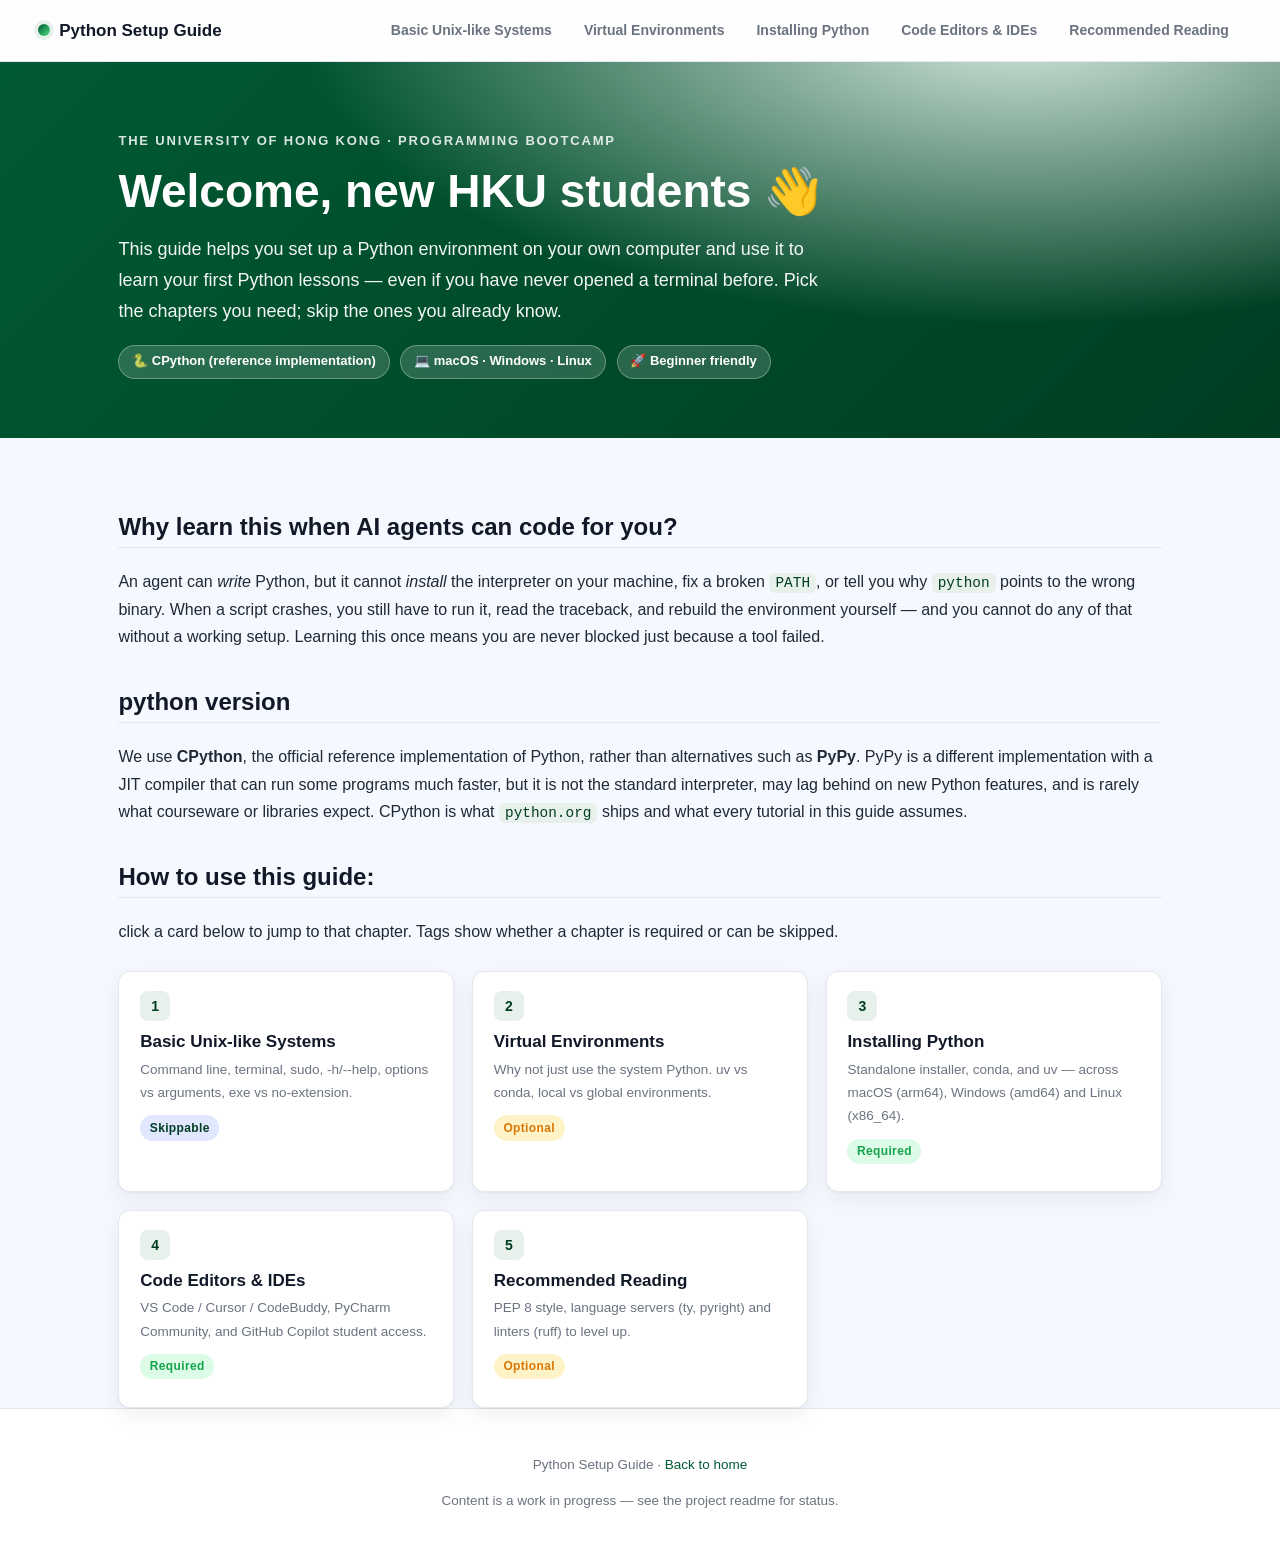
==== release/index.html @ d296192d "moodle release" ====
<!DOCTYPE html>
<html lang="en">
<head>
<meta charset="UTF-8">
<meta name="viewport" content="width=device-width, initial-scale=1.0">
<title>Python Setup Guide for HKU Beginners</title>
<style>/* ============================================================
   Python Setup Guide — shared stylesheet
   Markdown-driven static site. Chrome (nav/sidebar/pager) is built
   by assets/js/render.js; the article body comes from .md files.
   Design tokens follow TDesign's palette.
   ============================================================ */

:root {
  --primary: #005A33;
  --primary-dark: #003D22;
  --primary-soft: #E7F0EA;
  --bg: #FFFFFF;
  --bg-alt: #F5F8FF;
  --surface: #FFFFFF;
  --text: #1F2937;
  --text-muted: #6B7280;
  --border: #E5E7EB;
  --code-bg: #0F172A;
  --code-text: #E2E8F0;
  --ok: #16A34A;
  --warn: #D97706;
  --danger: #DC2626;
  --radius: 12px;
  --radius-sm: 8px;
  --maxw: 1120px;
  --nav-h: 62px;
  --shadow: 0 1px 2px rgba(15,23,42,.04), 0 8px 24px rgba(15,23,42,.06);
  --shadow-lg: 0 12px 40px rgba(0,90,51,.18);
}

* { box-sizing: border-box; }
html { scroll-behavior: smooth; }
body {
  margin: 0;
  font-family: 'Open Sans', -apple-system, BlinkMacSystemFont, 'Segoe UI', Roboto, 'Helvetica Neue', Arial, sans-serif;
  color: var(--text);
  background: var(--bg-alt);
  font-size: 16px;
  line-height: 1.72;
  -webkit-font-smoothing: antialiased;
}
a { color: var(--primary); text-decoration: none; transition: color .15s ease; }
a:hover { color: var(--primary-dark); }
h1, h2, h3, h4 { color: #111827; line-height: 1.3; font-weight: 700; }
/* Keep anchored headings clear of the sticky top navigation when jumped to. */
h1, h2, h3 { scroll-margin-top: calc(var(--nav-h) + 1rem); }
h2 { font-size: 24px; margin-top: 2.2rem; }
h3 { font-size: 19px; margin-top: 1.6rem; }
h4 { font-size: 16px; color: var(--text-muted); text-transform: uppercase; letter-spacing: .04em; }
p { margin: .8rem 0; }

code {
  font-family: 'SFMono-Regular', ui-monospace, Menlo, Consolas, 'Liberation Mono', monospace;
  background: var(--primary-soft);
  color: var(--primary-dark);
  padding: .12em .42em;
  border-radius: 6px;
  font-size: .9em;
}

/* ---------- Top navigation ---------- */
.topnav {
  position: sticky; top: 0; z-index: 50;
  height: var(--nav-h); display: flex; align-items: center; gap: 1.2rem;
  padding: 0 clamp(1rem, 4vw, 2.4rem);
  background: rgba(255,255,255,.85);
  backdrop-filter: saturate(160%) blur(10px);
  border-bottom: 1px solid var(--border);
}
.topnav .brand {
  font-weight: 800; font-size: 17px; color: #111827;
  display: flex; align-items: center; gap: .55rem;
}
.topnav .brand .dot {
  width: 12px; height: 12px; border-radius: 50%;
  background: linear-gradient(135deg, var(--primary), #4ADE80);
  box-shadow: 0 0 0 4px var(--primary-soft);
}
.topnav .navlinks { margin-left: auto; display: flex; gap: .4rem; flex-wrap: wrap; }
.topnav .navlinks a {
  padding: .4rem .8rem; border-radius: 999px;
  color: var(--text-muted); font-size: 14px; font-weight: 600;
}
.topnav .navlinks a:hover { background: var(--primary-soft); color: var(--primary-dark); }

/* ---------- Layout ---------- */
.container { max-width: var(--maxw); margin: 0 auto; padding: 0 clamp(1rem, 4vw, 2.4rem); }
.layout {
  max-width: var(--maxw); margin: 0 auto;
  padding: 2rem clamp(1rem, 4vw, 2.4rem) 4rem;
  display: grid; grid-template-columns: 240px minmax(0, 1fr); gap: 2.4rem; align-items: start;
}
.article { min-width: 0; }

/* ---------- Sidebar TOC ("In this chapter") ---------- */
.sidebar {
  position: sticky; top: calc(var(--nav-h) + 1.5rem); align-self: start;
  /* Never let a long TOC push the footer off-screen or get clipped: cap its
     height to the viewport (minus the nav + some breathing room) and scroll. */
  max-height: calc(100vh - var(--nav-h) - 3rem);
  overflow-y: auto;
  background: var(--surface); border: 1px solid var(--border);
  border-radius: var(--radius); padding: 1.1rem 1.2rem; box-shadow: var(--shadow);
}
.sidebar h4 {
  margin: 0 0 .8rem; font-size: 13px; text-transform: uppercase; letter-spacing: .06em;
  color: var(--primary-dark); border-bottom: 1px solid var(--border); padding-bottom: .5rem;
}
.sidebar ol { margin: 0; padding-left: 0; list-style: none; counter-reset: toc-major; }
.sidebar li { margin: .3rem 0; position: relative; }
/* H2 = top-level entry (1, 2, 3…). Increment the major counter and reset the
   minor one; render just the major number. */
.sidebar li.toc-h2 {
  counter-increment: toc-major; counter-reset: toc-minor;
  padding-left: 1.8rem;
}
.sidebar li.toc-h2 > a::before {
  content: counter(toc-major); position: absolute; left: 0;
  min-width: 1.4rem; color: var(--primary); font-weight: 700;
  font-variant-numeric: tabular-nums; font-size: 12.5px;
}
/* H3 = sub-entry (1.1, 1.2, 2.1…). Increment the minor counter and render the
   combined "major.minor" number; indent a little further. */
.sidebar li.toc-h3 {
  counter-increment: toc-minor; padding-left: 2.8rem;
}
.sidebar li.toc-h3 > a::before {
  content: counter(toc-major) "." counter(toc-minor); position: absolute; left: 0;
  min-width: 2.2rem; color: var(--primary); font-weight: 700;
  font-variant-numeric: tabular-nums; font-size: 12.5px;
}
.sidebar a { color: var(--text-muted); font-size: 14.5px; display: block; }
.sidebar a:hover { color: var(--primary); }

/* ---------- Page header (tag + title) ---------- */
.pagehead { margin-bottom: .4rem; }
.pagehead h1 { margin: .2rem 0 .8rem; font-size: 30px; }

/* ---------- Markdown body ---------- */
.markdown h2 { border-bottom: 1px solid var(--border); padding-bottom: .3rem; }
.markdown h3 { margin-top: 1.6rem; }
.markdown ul, .markdown ol { padding-left: 1.4rem; }
.markdown li { margin: .35rem 0; }
.markdown img { max-width: 100%; height: auto; }

/* ---------- Code blocks ---------- */
pre {
  background: var(--code-bg); color: var(--code-text);
  padding: 1.1rem 1.2rem; border-radius: var(--radius-sm);
  overflow-x: auto; font-size: 14px; line-height: 1.6; border: 1px solid #1E293B;
}
pre { position: relative; }
pre code { background: none; color: inherit; padding: 0; font-size: inherit; }
pre .prompt { color: #60A5FA; }
pre .comment { color: #64748B; }
.copy-btn {
  position: absolute; top: .5rem; right: .5rem;
  font: inherit; font-size: 12px; line-height: 1;
  padding: .35rem .6rem; border-radius: var(--radius-sm);
  border: 1px solid #334155; background: #1E293B; color: #CBD5E1;
  cursor: pointer; opacity: 0; transition: opacity .15s ease, background .15s ease;
}
pre:hover .copy-btn, .copy-btn:focus { opacity: 1; }
.copy-btn:hover { background: #334155; color: #fff; }

/* ---------- Tables ---------- */
table { width: 100%; border-collapse: collapse; margin: 1rem 0; font-size: 14.5px; }
th, td { text-align: left; padding: .7rem .9rem; border-bottom: 1px solid var(--border); }
th { background: var(--bg-alt); color: #111827; font-weight: 700; }
tr:hover td { background: var(--primary-soft); }

/* ---------- Placeholder figure ---------- */
figure.screenshot {
  margin: 1.4rem 0; border: 1px dashed var(--border);
  border-radius: var(--radius); overflow: hidden; background: var(--bg-alt);
}
figure.screenshot img { display: block; width: 100%; height: auto; background: #E2E8F0; }
figure.screenshot img.img-failed { height: 220px; object-fit: contain; filter: grayscale(1); }
figure.screenshot figcaption {
  padding: .7rem 1rem; font-size: 13.5px; color: var(--text-muted);
  border-top: 1px dashed var(--border); background: #FCFCFD;
}
figure.screenshot figcaption::before { content: "▢ "; color: var(--warn); font-weight: 700; }

/* ---------- Callouts (GitHub-style alerts) ---------- */
.markdown blockquote {
  border-left: 4px solid var(--primary); background: var(--primary-soft);
  padding: .8rem 1.1rem; border-radius: 0 var(--radius-sm) var(--radius-sm) 0; margin: 1.1rem 0; font-size: 14.5px;
}
.markdown blockquote p { margin: .4rem 0; }
.markdown blockquote.note-tip { border-color: var(--ok); background: #F0FDF4; }
.markdown blockquote.note-warning,
.markdown blockquote.note-caution { border-color: var(--warn); background: #FFFBEB; }
.markdown blockquote.note-important { border-color: var(--danger); background: #FEF2F2; }
.markdown blockquote strong { color: #111827; }

/* ---------- Tags (chapter chips) ---------- */
.tag {
  display: inline-block; font-size: 12px; font-weight: 700; letter-spacing: .03em;
  padding: .15rem .6rem; border-radius: 999px; margin-bottom: .5rem;
}
.tag-optional { background: #FEF3C7; color: var(--warn); }
.tag-skip { background: #E0E7FF; color: var(--primary-dark); }
.tag-required { background: #DCFCE7; color: var(--ok); }
/* Fallback styling for <t-tag> before TDesign upgrades (or if the CDN is blocked). */
t-tag:not(:defined) {
  display: inline-block; font-size: 12px; font-weight: 700; letter-spacing: .03em;
  padding: .15rem .6rem; border-radius: 999px; margin-bottom: .5rem;
  background: #E5E7EB; color: var(--text-muted);
}
t-tag:not(:defined)[theme="success"] { background: #DCFCE7; color: var(--ok); }
t-tag:not(:defined)[theme="warning"] { background: #FEF3C7; color: var(--warn); }
t-tag:not(:defined)[theme="primary"] { background: #E0E7FF; color: var(--primary-dark); }

/* ---------- Prev / next nav ---------- */
.pager {
  display: flex; justify-content: space-between; gap: 1rem; margin: 2.5rem auto 0;
  max-width: var(--maxw); padding: 0 clamp(1rem, 4vw, 2.4rem); flex-wrap: wrap;
}
.pager a {
  flex: 1 1 200px; border: 1px solid var(--border); border-radius: var(--radius);
  padding: .9rem 1.1rem; background: var(--surface); box-shadow: var(--shadow);
  transition: transform .15s ease, box-shadow .15s ease;
}
.pager a:hover { transform: translateY(-2px); box-shadow: var(--shadow-lg); }
.pager .dir { font-size: 12px; color: var(--text-muted); text-transform: uppercase; letter-spacing: .05em; }
.pager .ttl { font-weight: 700; color: #111827; }

/* ---------- Hero (index) ---------- */
.hero {
  background: radial-gradient(1200px 500px at 80% -10%, #D7E9DE 0%, transparent 60%),
              linear-gradient(135deg, #005A33 0%, #003D22 100%);
  color: #fff; padding: 4rem clamp(1rem, 4vw, 2.4rem) 3.4rem;
}
.hero .container { max-width: var(--maxw); }
.hero .eyebrow { text-transform: uppercase; letter-spacing: .14em; font-size: 13px; font-weight: 700; opacity: .85; }
.hero h1 { color: #fff; font-size: clamp(30px, 5vw, 46px); margin: .5rem 0 .8rem; }
.hero p.lead { font-size: 18px; max-width: 720px; opacity: .95; }
.hero .pill {
  display: inline-block; background: rgba(255,255,255,.16); border: 1px solid rgba(255,255,255,.3);
  padding: .3rem .8rem; border-radius: 999px; font-size: 13px; font-weight: 600; margin: .3rem .4rem .3rem 0;
}

/* ---------- TOC index table ---------- */
.toc-grid { display: grid; grid-template-columns: repeat(auto-fill, minmax(280px, 1fr)); gap: 1.1rem; margin-top: 1.6rem; }
.toc-item {
  display: block; background: var(--surface); border: 1px solid var(--border);
  border-radius: var(--radius); padding: 1.2rem 1.3rem; box-shadow: var(--shadow);
  transition: transform .18s ease, box-shadow .18s ease, border-color .18s ease;
}
.toc-item:hover { transform: translateY(-3px); box-shadow: var(--shadow-lg); border-color: #A8D5B8; }
.toc-item .num {
  display: inline-flex; align-items: center; justify-content: center; width: 30px; height: 30px; border-radius: 8px;
  background: var(--primary-soft); color: var(--primary-dark); font-weight: 800; font-size: 14px; margin-bottom: .6rem;
}
.toc-item h3 { margin: 0 0 .3rem; font-size: 17px; }
.toc-item p { margin: 0; font-size: 13.5px; color: var(--text-muted); }
.toc-item .meta { margin-top: .7rem; font-size: 12px; }

/* ---------- Footer ---------- */
footer.site {
  border-top: 1px solid var(--border); background: var(--surface); color: var(--text-muted);
  font-size: 13.5px; padding: 2rem clamp(1rem, 4vw, 2.4rem); text-align: center;
}
footer.site a { color: var(--primary); }

/* ---------- Responsive ---------- */
@media (max-width: 860px) {
  .layout { grid-template-columns: 1fr; }
  .sidebar { position: static; top: auto; }
  .topnav .navlinks { display: none; }
}

/* ---------- Dark theme (night mode) ----------
   Triggered automatically when the OS requests dark color scheme, or when
   <html data-theme="dark"> is set by assets/js/render.js. */
@media (prefers-color-scheme: dark) {
  :root {
    --bg: #0B1120;
    --bg-alt: #0F172A;
    --surface: #111827;
    --text: #E2E8F0;
    --text-muted: #94A3B8;
    --border: #1E293B;
    --primary-soft: #0E2A1A;
    --primary-dark: #4ADE80;
    --code-bg: #0B1120;
    --code-text: #E2E8F0;
    --shadow: 0 1px 2px rgba(0,0,0,.3), 0 8px 24px rgba(0,0,0,.4);
    --shadow-lg: 0 12px 40px rgba(0,90,51,.35);
  }
}
html[data-theme="dark"] {
  --bg: #0B1120;
  --bg-alt: #0F172A;
  --surface: #111827;
  --text: #E2E8F0;
  --text-muted: #94A3B8;
  --border: #1E293B;
  --primary-soft: #0E2A1A;
  --primary-dark: #4ADE80;
  --code-bg: #0B1120;
  --code-text: #E2E8F0;
  --shadow: 0 1px 2px rgba(0,0,0,.3), 0 8px 24px rgba(0,0,0,.4);
  --shadow-lg: 0 12px 40px rgba(0,90,51,.35);
}
@media (prefers-color-scheme: dark) {
  body { background: var(--bg-alt); }
  .topnav { background: rgba(17,24,39,.85); border-bottom-color: var(--border); }
  .topnav .brand { color: #F8FAFC; }
  .markdown blockquote { background: var(--primary-soft); }
  .markdown blockquote.note-tip { background: #0E2A1A; }
  .markdown blockquote.note-warning,
  .markdown blockquote.note-caution { background: #2C2410; }
  .markdown blockquote.note-important { background: #2C1414; }
  th { background: var(--bg-alt); color: #F8FAFC; }
  tr:hover td { background: var(--primary-soft); }
  .hero { background: radial-gradient(1200px 500px at 80% -10%, #0E2A1A 0%, transparent 60%),
                      linear-gradient(135deg, #003D22 0%, #001A0F 100%); }
  figure.screenshot { background: var(--bg-alt); }
  figure.screenshot figcaption { background: #0F172A; }
  t-tag:not(:defined) { background: #1E293B; color: var(--text-muted); }
  t-tag:not(:defined)[theme="success"] { background: #0E2A1A; color: #4ADE80; }
  t-tag:not(:defined)[theme="warning"] { background: #2C2410; color: #FBBF24; }
  t-tag:not(:defined)[theme="primary"] { background: #0E2A1A; color: #4ADE80; }
}
html[data-theme="dark"] body { background: var(--bg-alt); }
html[data-theme="dark"] .topnav { background: rgba(17,24,39,.85); border-bottom-color: var(--border); }
html[data-theme="dark"] .topnav .brand { color: #F8FAFC; }
html[data-theme="dark"] .markdown blockquote { background: var(--primary-soft); }
html[data-theme="dark"] .markdown blockquote.note-tip { background: #0E2A1A; }
html[data-theme="dark"] .markdown blockquote.note-warning,
html[data-theme="dark"] .markdown blockquote.note-caution { background: #2C2410; }
html[data-theme="dark"] .markdown blockquote.note-important { background: #2C1414; }
html[data-theme="dark"] th { background: var(--bg-alt); color: #F8FAFC; }
html[data-theme="dark"] tr:hover td { background: var(--primary-soft); }
html[data-theme="dark"] .hero { background: radial-gradient(1200px 500px at 80% -10%, #0E2A1A 0%, transparent 60%),
                      linear-gradient(135deg, #003D22 0%, #001A0F 100%); }
html[data-theme="dark"] figure.screenshot { background: var(--bg-alt); }
html[data-theme="dark"] figure.screenshot figcaption { background: #0F172A; }
html[data-theme="dark"] t-tag:not(:defined) { background: #1E293B; color: var(--text-muted); }
html[data-theme="dark"] t-tag:not(:defined)[theme="success"] { background: #0E2A1A; color: #4ADE80; }
html[data-theme="dark"] t-tag:not(:defined)[theme="warning"] { background: #2C2410; color: #FBBF24; }
html[data-theme="dark"] t-tag:not(:defined)[theme="primary"] { background: #0E2A1A; color: #4ADE80; }

/* ---------- Index page: hide the auto-generated #toc list ----------
   The #toc element is populated by buildToc in render.js as an <ol>
   ("1. python version / 2. Why learn this..."). On the index page we keep
   the markdown-rendered ## headings (inside #content) visible but hide this
   injected list. Chapter pages render their TOC via .sidebar, unaffected. */
body[data-md="index.md"] #toc { display: none; }
</style>
</head>
<body data-md="index.md">
<header id="topnav" class="topnav"><a class="brand" href="index.html"><span class="dot"></span> Python Setup Guide</a><nav class="navlinks"><a href="unix-basics.html">Basic Unix-like Systems</a><a href="virtual-environment.html">Virtual Environments</a><a href="installation.html">Installing Python</a><a href="ide-setup.html">Code Editors & IDEs</a><a href="recommended-reading.html">Recommended Reading</a></nav></header>
<section class="hero"><div class="container">
<span class="eyebrow">The University of Hong Kong &middot; Programming Bootcamp</span>
<h1>Welcome, new HKU students &#128075;</h1>
<p class="lead">This guide helps you set up a Python environment on your own computer and use it to
learn your first Python lessons &mdash; even if you have never opened a terminal before.
Pick the chapters you need; skip the ones you already know.</p>
<div>
<span class="pill">&#128013; CPython (reference implementation)</span>
<span class="pill">&#128187; macOS &middot; Windows &middot; Linux</span>
<span class="pill">&#128640; Beginner friendly</span>
</div>
</div></section>
<section class="container" style="padding-top:2.4rem;">
<div id="content" class="markdown">
<h2 id="why-learn-this-when-ai-agents-can-code-for-you">Why learn this when AI agents can code for you?</h2>
<p>An agent can <em>write</em> Python, but
it cannot <em>install</em> the interpreter on your machine, fix a broken <code>PATH</code>, or tell
you why <code>python</code> points to the wrong binary. When a script crashes, you still have
to run it, read the traceback, and rebuild the environment yourself — and you
cannot do any of that without a working setup. Learning this once means you are
never blocked just because a tool failed. </p>
<h2 id="python-version">python version</h2>
<p>We use <strong>CPython</strong>, the official
reference implementation of Python, rather than alternatives such as <strong>PyPy</strong>.
PyPy is a different implementation with a JIT compiler that can run some programs
much faster, but it is not the standard interpreter, may lag behind on new Python
features, and is rarely what courseware or libraries expect. CPython is what
<code>python.org</code> ships and what every tutorial in this guide assumes.</p>
<h2 id="how-to-use-this-guide">How to use this guide:</h2>
<p>click a card below to jump to that chapter. Tags show
whether a chapter is required or can be skipped.</p>
</div>
<h2 id="toc">Chapters</h2>
<div id="tochome" class="toc-grid"><a class="toc-item" href="unix-basics.html"><span class="num">1</span><h3>Basic Unix-like Systems</h3><p>Command line, terminal, sudo, -h/--help, options vs arguments, exe vs no-extension.</p><div class="meta"><span class="tag tag-skip">Skippable</span></div></a><a class="toc-item" href="virtual-environment.html"><span class="num">2</span><h3>Virtual Environments</h3><p>Why not just use the system Python. uv vs conda, local vs global environments.</p><div class="meta"><span class="tag tag-optional">Optional</span></div></a><a class="toc-item" href="installation.html"><span class="num">3</span><h3>Installing Python</h3><p>Standalone installer, conda, and uv — across macOS (arm64), Windows (amd64) and Linux (x86_64).</p><div class="meta"><span class="tag tag-required">Required</span></div></a><a class="toc-item" href="ide-setup.html"><span class="num">4</span><h3>Code Editors & IDEs</h3><p>VS Code / Cursor / CodeBuddy, PyCharm Community, and GitHub Copilot student access.</p><div class="meta"><span class="tag tag-required">Required</span></div></a><a class="toc-item" href="recommended-reading.html"><span class="num">5</span><h3>Recommended Reading</h3><p>PEP 8 style, language servers (ty, pyright) and linters (ruff) to level up.</p><div class="meta"><span class="tag tag-optional">Optional</span></div></a></div>
</section>
<footer id="footer" class="site">
<p>Python Setup Guide &middot; <a href="index.html">Back to home</a></p>
<p>Content is a work in progress &mdash; see the project readme for status.</p>
</footer>
</body>
</html>
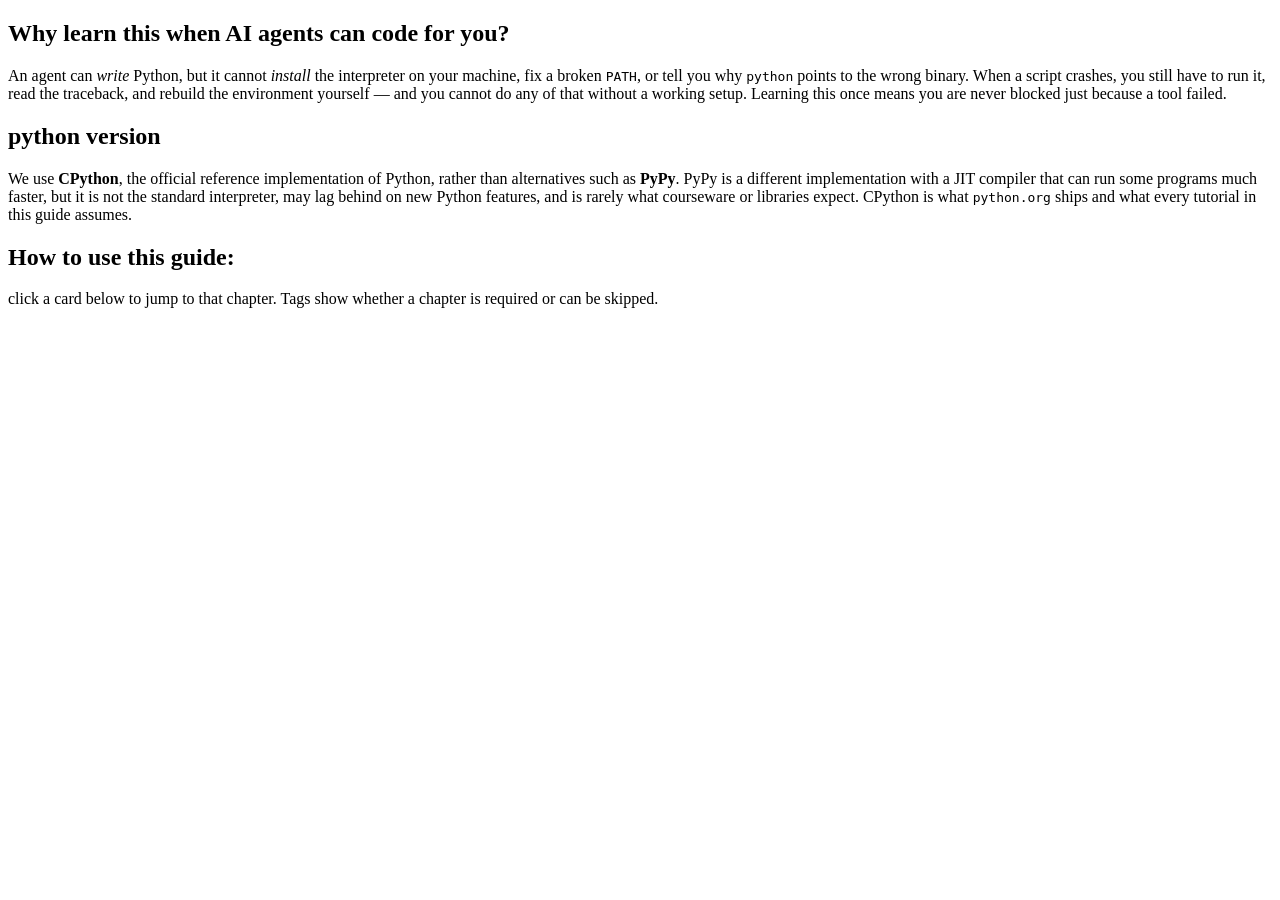
==== commit 02a59cd2: "updating  detailed instructions" ====
--- a/release/index.html
+++ b/release/index.html
@@ -2,401 +2,25 @@
 <html lang="en">
 <head>
 <meta charset="UTF-8">
-<meta name="viewport" content="width=device-width, initial-scale=1.0">
 <title>Python Setup Guide for HKU Beginners</title>
-<style>/* ============================================================
-   Python Setup Guide — shared stylesheet
-   Markdown-driven static site. Chrome (nav/sidebar/pager) is built
-   by assets/js/render.js; the article body comes from .md files.
-   Design tokens follow TDesign's palette.
-   ============================================================ */
-
-:root {
-  --primary: #005A33;
-  --primary-dark: #003D22;
-  --primary-soft: #E7F0EA;
-  --bg: #FFFFFF;
-  --bg-alt: #F5F8FF;
-  --surface: #FFFFFF;
-  --text: #1F2937;
-  --text-muted: #6B7280;
-  --border: #E5E7EB;
-  --code-bg: #0F172A;
-  --code-text: #E2E8F0;
-  --ok: #16A34A;
-  --warn: #D97706;
-  --danger: #DC2626;
-  --radius: 12px;
-  --radius-sm: 8px;
-  --maxw: 1120px;
-  --nav-h: 62px;
-  --shadow: 0 1px 2px rgba(15,23,42,.04), 0 8px 24px rgba(15,23,42,.06);
-  --shadow-lg: 0 12px 40px rgba(0,90,51,.18);
-}
-
-* { box-sizing: border-box; }
-html { scroll-behavior: smooth; }
-body {
-  margin: 0;
-  font-family: 'Open Sans', -apple-system, BlinkMacSystemFont, 'Segoe UI', Roboto, 'Helvetica Neue', Arial, sans-serif;
-  color: var(--text);
-  background: var(--bg-alt);
-  font-size: 16px;
-  line-height: 1.72;
-  -webkit-font-smoothing: antialiased;
-}
-a { color: var(--primary); text-decoration: none; transition: color .15s ease; }
-a:hover { color: var(--primary-dark); }
-h1, h2, h3, h4 { color: #111827; line-height: 1.3; font-weight: 700; }
-/* Keep anchored headings clear of the sticky top navigation when jumped to. */
-h1, h2, h3 { scroll-margin-top: calc(var(--nav-h) + 1rem); }
-h2 { font-size: 24px; margin-top: 2.2rem; }
-h3 { font-size: 19px; margin-top: 1.6rem; }
-h4 { font-size: 16px; color: var(--text-muted); text-transform: uppercase; letter-spacing: .04em; }
-p { margin: .8rem 0; }
-
-code {
-  font-family: 'SFMono-Regular', ui-monospace, Menlo, Consolas, 'Liberation Mono', monospace;
-  background: var(--primary-soft);
-  color: var(--primary-dark);
-  padding: .12em .42em;
-  border-radius: 6px;
-  font-size: .9em;
-}
-
-/* ---------- Top navigation ---------- */
-.topnav {
-  position: sticky; top: 0; z-index: 50;
-  height: var(--nav-h); display: flex; align-items: center; gap: 1.2rem;
-  padding: 0 clamp(1rem, 4vw, 2.4rem);
-  background: rgba(255,255,255,.85);
-  backdrop-filter: saturate(160%) blur(10px);
-  border-bottom: 1px solid var(--border);
-}
-.topnav .brand {
-  font-weight: 800; font-size: 17px; color: #111827;
-  display: flex; align-items: center; gap: .55rem;
-}
-.topnav .brand .dot {
-  width: 12px; height: 12px; border-radius: 50%;
-  background: linear-gradient(135deg, var(--primary), #4ADE80);
-  box-shadow: 0 0 0 4px var(--primary-soft);
-}
-.topnav .navlinks { margin-left: auto; display: flex; gap: .4rem; flex-wrap: wrap; }
-.topnav .navlinks a {
-  padding: .4rem .8rem; border-radius: 999px;
-  color: var(--text-muted); font-size: 14px; font-weight: 600;
-}
-.topnav .navlinks a:hover { background: var(--primary-soft); color: var(--primary-dark); }
-
-/* ---------- Layout ---------- */
-.container { max-width: var(--maxw); margin: 0 auto; padding: 0 clamp(1rem, 4vw, 2.4rem); }
-.layout {
-  max-width: var(--maxw); margin: 0 auto;
-  padding: 2rem clamp(1rem, 4vw, 2.4rem) 4rem;
-  display: grid; grid-template-columns: 240px minmax(0, 1fr); gap: 2.4rem; align-items: start;
-}
-.article { min-width: 0; }
-
-/* ---------- Sidebar TOC ("In this chapter") ---------- */
-.sidebar {
-  position: sticky; top: calc(var(--nav-h) + 1.5rem); align-self: start;
-  /* Never let a long TOC push the footer off-screen or get clipped: cap its
-     height to the viewport (minus the nav + some breathing room) and scroll. */
-  max-height: calc(100vh - var(--nav-h) - 3rem);
-  overflow-y: auto;
-  background: var(--surface); border: 1px solid var(--border);
-  border-radius: var(--radius); padding: 1.1rem 1.2rem; box-shadow: var(--shadow);
-}
-.sidebar h4 {
-  margin: 0 0 .8rem; font-size: 13px; text-transform: uppercase; letter-spacing: .06em;
-  color: var(--primary-dark); border-bottom: 1px solid var(--border); padding-bottom: .5rem;
-}
-.sidebar ol { margin: 0; padding-left: 0; list-style: none; counter-reset: toc-major; }
-.sidebar li { margin: .3rem 0; position: relative; }
-/* H2 = top-level entry (1, 2, 3…). Increment the major counter and reset the
-   minor one; render just the major number. */
-.sidebar li.toc-h2 {
-  counter-increment: toc-major; counter-reset: toc-minor;
-  padding-left: 1.8rem;
-}
-.sidebar li.toc-h2 > a::before {
-  content: counter(toc-major); position: absolute; left: 0;
-  min-width: 1.4rem; color: var(--primary); font-weight: 700;
-  font-variant-numeric: tabular-nums; font-size: 12.5px;
-}
-/* H3 = sub-entry (1.1, 1.2, 2.1…). Increment the minor counter and render the
-   combined "major.minor" number; indent a little further. */
-.sidebar li.toc-h3 {
-  counter-increment: toc-minor; padding-left: 2.8rem;
-}
-.sidebar li.toc-h3 > a::before {
-  content: counter(toc-major) "." counter(toc-minor); position: absolute; left: 0;
-  min-width: 2.2rem; color: var(--primary); font-weight: 700;
-  font-variant-numeric: tabular-nums; font-size: 12.5px;
-}
-.sidebar a { color: var(--text-muted); font-size: 14.5px; display: block; }
-.sidebar a:hover { color: var(--primary); }
-
-/* ---------- Page header (tag + title) ---------- */
-.pagehead { margin-bottom: .4rem; }
-.pagehead h1 { margin: .2rem 0 .8rem; font-size: 30px; }
-
-/* ---------- Markdown body ---------- */
-.markdown h2 { border-bottom: 1px solid var(--border); padding-bottom: .3rem; }
-.markdown h3 { margin-top: 1.6rem; }
-.markdown ul, .markdown ol { padding-left: 1.4rem; }
-.markdown li { margin: .35rem 0; }
-.markdown img { max-width: 100%; height: auto; }
-
-/* ---------- Code blocks ---------- */
-pre {
-  background: var(--code-bg); color: var(--code-text);
-  padding: 1.1rem 1.2rem; border-radius: var(--radius-sm);
-  overflow-x: auto; font-size: 14px; line-height: 1.6; border: 1px solid #1E293B;
-}
-pre { position: relative; }
-pre code { background: none; color: inherit; padding: 0; font-size: inherit; }
-pre .prompt { color: #60A5FA; }
-pre .comment { color: #64748B; }
-.copy-btn {
-  position: absolute; top: .5rem; right: .5rem;
-  font: inherit; font-size: 12px; line-height: 1;
-  padding: .35rem .6rem; border-radius: var(--radius-sm);
-  border: 1px solid #334155; background: #1E293B; color: #CBD5E1;
-  cursor: pointer; opacity: 0; transition: opacity .15s ease, background .15s ease;
-}
-pre:hover .copy-btn, .copy-btn:focus { opacity: 1; }
-.copy-btn:hover { background: #334155; color: #fff; }
-
-/* ---------- Tables ---------- */
-table { width: 100%; border-collapse: collapse; margin: 1rem 0; font-size: 14.5px; }
-th, td { text-align: left; padding: .7rem .9rem; border-bottom: 1px solid var(--border); }
-th { background: var(--bg-alt); color: #111827; font-weight: 700; }
-tr:hover td { background: var(--primary-soft); }
-
-/* ---------- Placeholder figure ---------- */
-figure.screenshot {
-  margin: 1.4rem 0; border: 1px dashed var(--border);
-  border-radius: var(--radius); overflow: hidden; background: var(--bg-alt);
-}
-figure.screenshot img { display: block; width: 100%; height: auto; background: #E2E8F0; }
-figure.screenshot img.img-failed { height: 220px; object-fit: contain; filter: grayscale(1); }
-figure.screenshot figcaption {
-  padding: .7rem 1rem; font-size: 13.5px; color: var(--text-muted);
-  border-top: 1px dashed var(--border); background: #FCFCFD;
-}
-figure.screenshot figcaption::before { content: "▢ "; color: var(--warn); font-weight: 700; }
-
-/* ---------- Callouts (GitHub-style alerts) ---------- */
-.markdown blockquote {
-  border-left: 4px solid var(--primary); background: var(--primary-soft);
-  padding: .8rem 1.1rem; border-radius: 0 var(--radius-sm) var(--radius-sm) 0; margin: 1.1rem 0; font-size: 14.5px;
-}
-.markdown blockquote p { margin: .4rem 0; }
-.markdown blockquote.note-tip { border-color: var(--ok); background: #F0FDF4; }
-.markdown blockquote.note-warning,
-.markdown blockquote.note-caution { border-color: var(--warn); background: #FFFBEB; }
-.markdown blockquote.note-important { border-color: var(--danger); background: #FEF2F2; }
-.markdown blockquote strong { color: #111827; }
-
-/* ---------- Tags (chapter chips) ---------- */
-.tag {
-  display: inline-block; font-size: 12px; font-weight: 700; letter-spacing: .03em;
-  padding: .15rem .6rem; border-radius: 999px; margin-bottom: .5rem;
-}
-.tag-optional { background: #FEF3C7; color: var(--warn); }
-.tag-skip { background: #E0E7FF; color: var(--primary-dark); }
-.tag-required { background: #DCFCE7; color: var(--ok); }
-/* Fallback styling for <t-tag> before TDesign upgrades (or if the CDN is blocked). */
-t-tag:not(:defined) {
-  display: inline-block; font-size: 12px; font-weight: 700; letter-spacing: .03em;
-  padding: .15rem .6rem; border-radius: 999px; margin-bottom: .5rem;
-  background: #E5E7EB; color: var(--text-muted);
-}
-t-tag:not(:defined)[theme="success"] { background: #DCFCE7; color: var(--ok); }
-t-tag:not(:defined)[theme="warning"] { background: #FEF3C7; color: var(--warn); }
-t-tag:not(:defined)[theme="primary"] { background: #E0E7FF; color: var(--primary-dark); }
-
-/* ---------- Prev / next nav ---------- */
-.pager {
-  display: flex; justify-content: space-between; gap: 1rem; margin: 2.5rem auto 0;
-  max-width: var(--maxw); padding: 0 clamp(1rem, 4vw, 2.4rem); flex-wrap: wrap;
-}
-.pager a {
-  flex: 1 1 200px; border: 1px solid var(--border); border-radius: var(--radius);
-  padding: .9rem 1.1rem; background: var(--surface); box-shadow: var(--shadow);
-  transition: transform .15s ease, box-shadow .15s ease;
-}
-.pager a:hover { transform: translateY(-2px); box-shadow: var(--shadow-lg); }
-.pager .dir { font-size: 12px; color: var(--text-muted); text-transform: uppercase; letter-spacing: .05em; }
-.pager .ttl { font-weight: 700; color: #111827; }
-
-/* ---------- Hero (index) ---------- */
-.hero {
-  background: radial-gradient(1200px 500px at 80% -10%, #D7E9DE 0%, transparent 60%),
-              linear-gradient(135deg, #005A33 0%, #003D22 100%);
-  color: #fff; padding: 4rem clamp(1rem, 4vw, 2.4rem) 3.4rem;
-}
-.hero .container { max-width: var(--maxw); }
-.hero .eyebrow { text-transform: uppercase; letter-spacing: .14em; font-size: 13px; font-weight: 700; opacity: .85; }
-.hero h1 { color: #fff; font-size: clamp(30px, 5vw, 46px); margin: .5rem 0 .8rem; }
-.hero p.lead { font-size: 18px; max-width: 720px; opacity: .95; }
-.hero .pill {
-  display: inline-block; background: rgba(255,255,255,.16); border: 1px solid rgba(255,255,255,.3);
-  padding: .3rem .8rem; border-radius: 999px; font-size: 13px; font-weight: 600; margin: .3rem .4rem .3rem 0;
-}
-
-/* ---------- TOC index table ---------- */
-.toc-grid { display: grid; grid-template-columns: repeat(auto-fill, minmax(280px, 1fr)); gap: 1.1rem; margin-top: 1.6rem; }
-.toc-item {
-  display: block; background: var(--surface); border: 1px solid var(--border);
-  border-radius: var(--radius); padding: 1.2rem 1.3rem; box-shadow: var(--shadow);
-  transition: transform .18s ease, box-shadow .18s ease, border-color .18s ease;
-}
-.toc-item:hover { transform: translateY(-3px); box-shadow: var(--shadow-lg); border-color: #A8D5B8; }
-.toc-item .num {
-  display: inline-flex; align-items: center; justify-content: center; width: 30px; height: 30px; border-radius: 8px;
-  background: var(--primary-soft); color: var(--primary-dark); font-weight: 800; font-size: 14px; margin-bottom: .6rem;
-}
-.toc-item h3 { margin: 0 0 .3rem; font-size: 17px; }
-.toc-item p { margin: 0; font-size: 13.5px; color: var(--text-muted); }
-.toc-item .meta { margin-top: .7rem; font-size: 12px; }
-
-/* ---------- Footer ---------- */
-footer.site {
-  border-top: 1px solid var(--border); background: var(--surface); color: var(--text-muted);
-  font-size: 13.5px; padding: 2rem clamp(1rem, 4vw, 2.4rem); text-align: center;
-}
-footer.site a { color: var(--primary); }
-
-/* ---------- Responsive ---------- */
-@media (max-width: 860px) {
-  .layout { grid-template-columns: 1fr; }
-  .sidebar { position: static; top: auto; }
-  .topnav .navlinks { display: none; }
-}
-
-/* ---------- Dark theme (night mode) ----------
-   Triggered automatically when the OS requests dark color scheme, or when
-   <html data-theme="dark"> is set by assets/js/render.js. */
-@media (prefers-color-scheme: dark) {
-  :root {
-    --bg: #0B1120;
-    --bg-alt: #0F172A;
-    --surface: #111827;
-    --text: #E2E8F0;
-    --text-muted: #94A3B8;
-    --border: #1E293B;
-    --primary-soft: #0E2A1A;
-    --primary-dark: #4ADE80;
-    --code-bg: #0B1120;
-    --code-text: #E2E8F0;
-    --shadow: 0 1px 2px rgba(0,0,0,.3), 0 8px 24px rgba(0,0,0,.4);
-    --shadow-lg: 0 12px 40px rgba(0,90,51,.35);
-  }
-}
-html[data-theme="dark"] {
-  --bg: #0B1120;
-  --bg-alt: #0F172A;
-  --surface: #111827;
-  --text: #E2E8F0;
-  --text-muted: #94A3B8;
-  --border: #1E293B;
-  --primary-soft: #0E2A1A;
-  --primary-dark: #4ADE80;
-  --code-bg: #0B1120;
-  --code-text: #E2E8F0;
-  --shadow: 0 1px 2px rgba(0,0,0,.3), 0 8px 24px rgba(0,0,0,.4);
-  --shadow-lg: 0 12px 40px rgba(0,90,51,.35);
-}
-@media (prefers-color-scheme: dark) {
-  body { background: var(--bg-alt); }
-  .topnav { background: rgba(17,24,39,.85); border-bottom-color: var(--border); }
-  .topnav .brand { color: #F8FAFC; }
-  .markdown blockquote { background: var(--primary-soft); }
-  .markdown blockquote.note-tip { background: #0E2A1A; }
-  .markdown blockquote.note-warning,
-  .markdown blockquote.note-caution { background: #2C2410; }
-  .markdown blockquote.note-important { background: #2C1414; }
-  th { background: var(--bg-alt); color: #F8FAFC; }
-  tr:hover td { background: var(--primary-soft); }
-  .hero { background: radial-gradient(1200px 500px at 80% -10%, #0E2A1A 0%, transparent 60%),
-                      linear-gradient(135deg, #003D22 0%, #001A0F 100%); }
-  figure.screenshot { background: var(--bg-alt); }
-  figure.screenshot figcaption { background: #0F172A; }
-  t-tag:not(:defined) { background: #1E293B; color: var(--text-muted); }
-  t-tag:not(:defined)[theme="success"] { background: #0E2A1A; color: #4ADE80; }
-  t-tag:not(:defined)[theme="warning"] { background: #2C2410; color: #FBBF24; }
-  t-tag:not(:defined)[theme="primary"] { background: #0E2A1A; color: #4ADE80; }
-}
-html[data-theme="dark"] body { background: var(--bg-alt); }
-html[data-theme="dark"] .topnav { background: rgba(17,24,39,.85); border-bottom-color: var(--border); }
-html[data-theme="dark"] .topnav .brand { color: #F8FAFC; }
-html[data-theme="dark"] .markdown blockquote { background: var(--primary-soft); }
-html[data-theme="dark"] .markdown blockquote.note-tip { background: #0E2A1A; }
-html[data-theme="dark"] .markdown blockquote.note-warning,
-html[data-theme="dark"] .markdown blockquote.note-caution { background: #2C2410; }
-html[data-theme="dark"] .markdown blockquote.note-important { background: #2C1414; }
-html[data-theme="dark"] th { background: var(--bg-alt); color: #F8FAFC; }
-html[data-theme="dark"] tr:hover td { background: var(--primary-soft); }
-html[data-theme="dark"] .hero { background: radial-gradient(1200px 500px at 80% -10%, #0E2A1A 0%, transparent 60%),
-                      linear-gradient(135deg, #003D22 0%, #001A0F 100%); }
-html[data-theme="dark"] figure.screenshot { background: var(--bg-alt); }
-html[data-theme="dark"] figure.screenshot figcaption { background: #0F172A; }
-html[data-theme="dark"] t-tag:not(:defined) { background: #1E293B; color: var(--text-muted); }
-html[data-theme="dark"] t-tag:not(:defined)[theme="success"] { background: #0E2A1A; color: #4ADE80; }
-html[data-theme="dark"] t-tag:not(:defined)[theme="warning"] { background: #2C2410; color: #FBBF24; }
-html[data-theme="dark"] t-tag:not(:defined)[theme="primary"] { background: #0E2A1A; color: #4ADE80; }
-
-/* ---------- Index page: hide the auto-generated #toc list ----------
-   The #toc element is populated by buildToc in render.js as an <ol>
-   ("1. python version / 2. Why learn this..."). On the index page we keep
-   the markdown-rendered ## headings (inside #content) visible but hide this
-   injected list. Chapter pages render their TOC via .sidebar, unaffected. */
-body[data-md="index.md"] #toc { display: none; }
-</style>
 </head>
-<body data-md="index.md">
-<header id="topnav" class="topnav"><a class="brand" href="index.html"><span class="dot"></span> Python Setup Guide</a><nav class="navlinks"><a href="unix-basics.html">Basic Unix-like Systems</a><a href="virtual-environment.html">Virtual Environments</a><a href="installation.html">Installing Python</a><a href="ide-setup.html">Code Editors & IDEs</a><a href="recommended-reading.html">Recommended Reading</a></nav></header>
-<section class="hero"><div class="container">
-<span class="eyebrow">The University of Hong Kong &middot; Programming Bootcamp</span>
-<h1>Welcome, new HKU students &#128075;</h1>
-<p class="lead">This guide helps you set up a Python environment on your own computer and use it to
-learn your first Python lessons &mdash; even if you have never opened a terminal before.
-Pick the chapters you need; skip the ones you already know.</p>
-<div>
-<span class="pill">&#128013; CPython (reference implementation)</span>
-<span class="pill">&#128187; macOS &middot; Windows &middot; Linux</span>
-<span class="pill">&#128640; Beginner friendly</span>
-</div>
-</div></section>
-<section class="container" style="padding-top:2.4rem;">
-<div id="content" class="markdown">
-<h2 id="why-learn-this-when-ai-agents-can-code-for-you">Why learn this when AI agents can code for you?</h2>
+<body>
+<h2>Why learn this when AI agents can code for you?</h2>
 <p>An agent can <em>write</em> Python, but
 it cannot <em>install</em> the interpreter on your machine, fix a broken <code>PATH</code>, or tell
 you why <code>python</code> points to the wrong binary. When a script crashes, you still have
 to run it, read the traceback, and rebuild the environment yourself — and you
 cannot do any of that without a working setup. Learning this once means you are
 never blocked just because a tool failed. </p>
-<h2 id="python-version">python version</h2>
+<h2>python version</h2>
 <p>We use <strong>CPython</strong>, the official
 reference implementation of Python, rather than alternatives such as <strong>PyPy</strong>.
 PyPy is a different implementation with a JIT compiler that can run some programs
 much faster, but it is not the standard interpreter, may lag behind on new Python
 features, and is rarely what courseware or libraries expect. CPython is what
 <code>python.org</code> ships and what every tutorial in this guide assumes.</p>
-<h2 id="how-to-use-this-guide">How to use this guide:</h2>
+<h2>How to use this guide:</h2>
 <p>click a card below to jump to that chapter. Tags show
 whether a chapter is required or can be skipped.</p>
-</div>
-<h2 id="toc">Chapters</h2>
-<div id="tochome" class="toc-grid"><a class="toc-item" href="unix-basics.html"><span class="num">1</span><h3>Basic Unix-like Systems</h3><p>Command line, terminal, sudo, -h/--help, options vs arguments, exe vs no-extension.</p><div class="meta"><span class="tag tag-skip">Skippable</span></div></a><a class="toc-item" href="virtual-environment.html"><span class="num">2</span><h3>Virtual Environments</h3><p>Why not just use the system Python. uv vs conda, local vs global environments.</p><div class="meta"><span class="tag tag-optional">Optional</span></div></a><a class="toc-item" href="installation.html"><span class="num">3</span><h3>Installing Python</h3><p>Standalone installer, conda, and uv — across macOS (arm64), Windows (amd64) and Linux (x86_64).</p><div class="meta"><span class="tag tag-required">Required</span></div></a><a class="toc-item" href="ide-setup.html"><span class="num">4</span><h3>Code Editors & IDEs</h3><p>VS Code / Cursor / CodeBuddy, PyCharm Community, and GitHub Copilot student access.</p><div class="meta"><span class="tag tag-required">Required</span></div></a><a class="toc-item" href="recommended-reading.html"><span class="num">5</span><h3>Recommended Reading</h3><p>PEP 8 style, language servers (ty, pyright) and linters (ruff) to level up.</p><div class="meta"><span class="tag tag-optional">Optional</span></div></a></div>
-</section>
-<footer id="footer" class="site">
-<p>Python Setup Guide &middot; <a href="index.html">Back to home</a></p>
-<p>Content is a work in progress &mdash; see the project readme for status.</p>
-</footer>
 </body>
 </html>
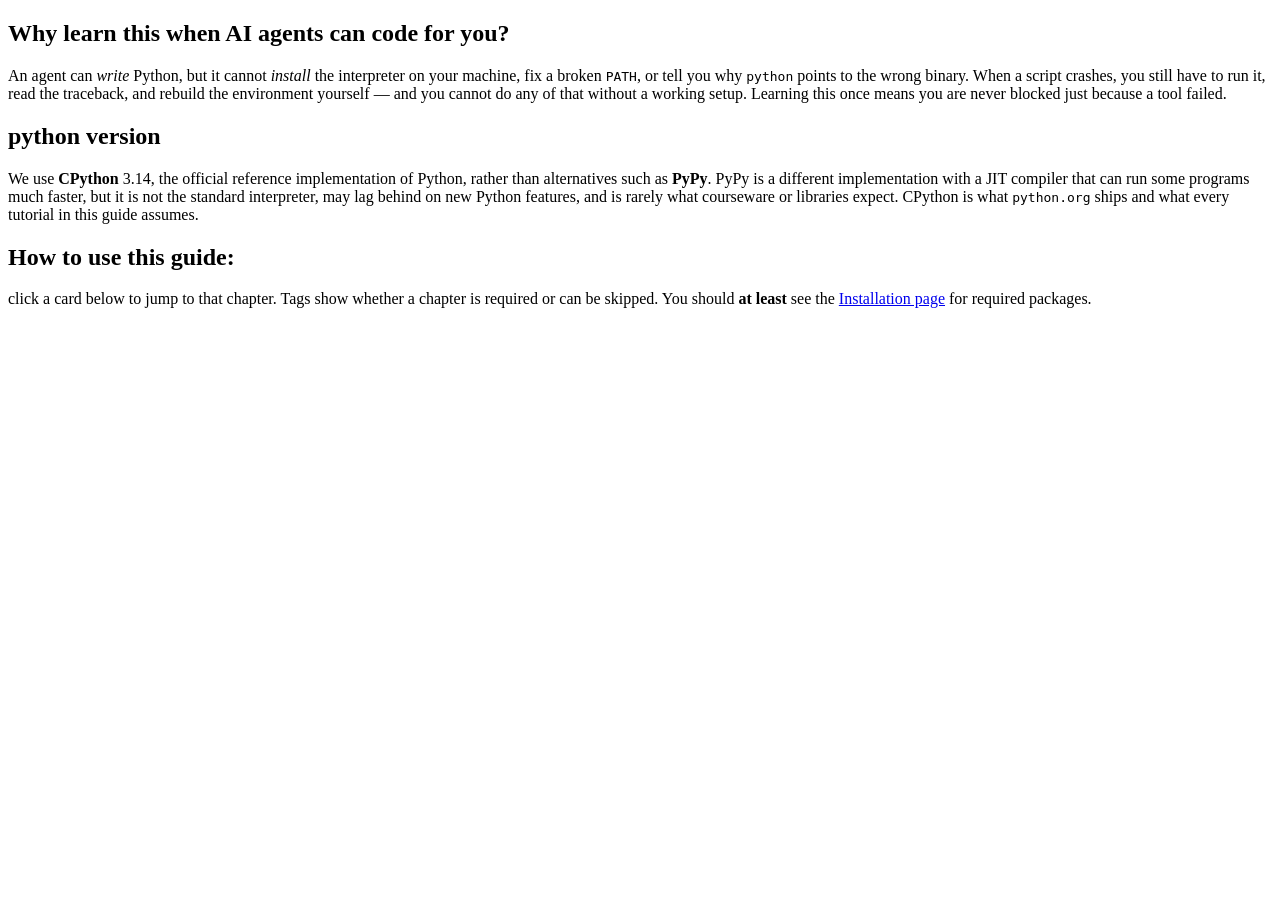
==== commit b4c0191f: "Fix copy button positioning and dark-mode callout bold contrast - render.js: wrap <pre> in a non-scr" ====
--- a/release/index.html
+++ b/release/index.html
@@ -13,7 +13,7 @@
 cannot do any of that without a working setup. Learning this once means you are
 never blocked just because a tool failed. </p>
 <h2>python version</h2>
-<p>We use <strong>CPython</strong>, the official
+<p>We use <strong>CPython</strong> 3.14, the official
 reference implementation of Python, rather than alternatives such as <strong>PyPy</strong>.
 PyPy is a different implementation with a JIT compiler that can run some programs
 much faster, but it is not the standard interpreter, may lag behind on new Python
@@ -21,6 +21,8 @@
 <code>python.org</code> ships and what every tutorial in this guide assumes.</p>
 <h2>How to use this guide:</h2>
 <p>click a card below to jump to that chapter. Tags show
-whether a chapter is required or can be skipped.</p>
+whether a chapter is required or can be skipped. You should <strong>at least</strong> see the 
+<a href="https://python-install.quantinvest.qzz.io/pages/installation.html">Installation page</a>
+for required packages.</p>
 </body>
 </html>
